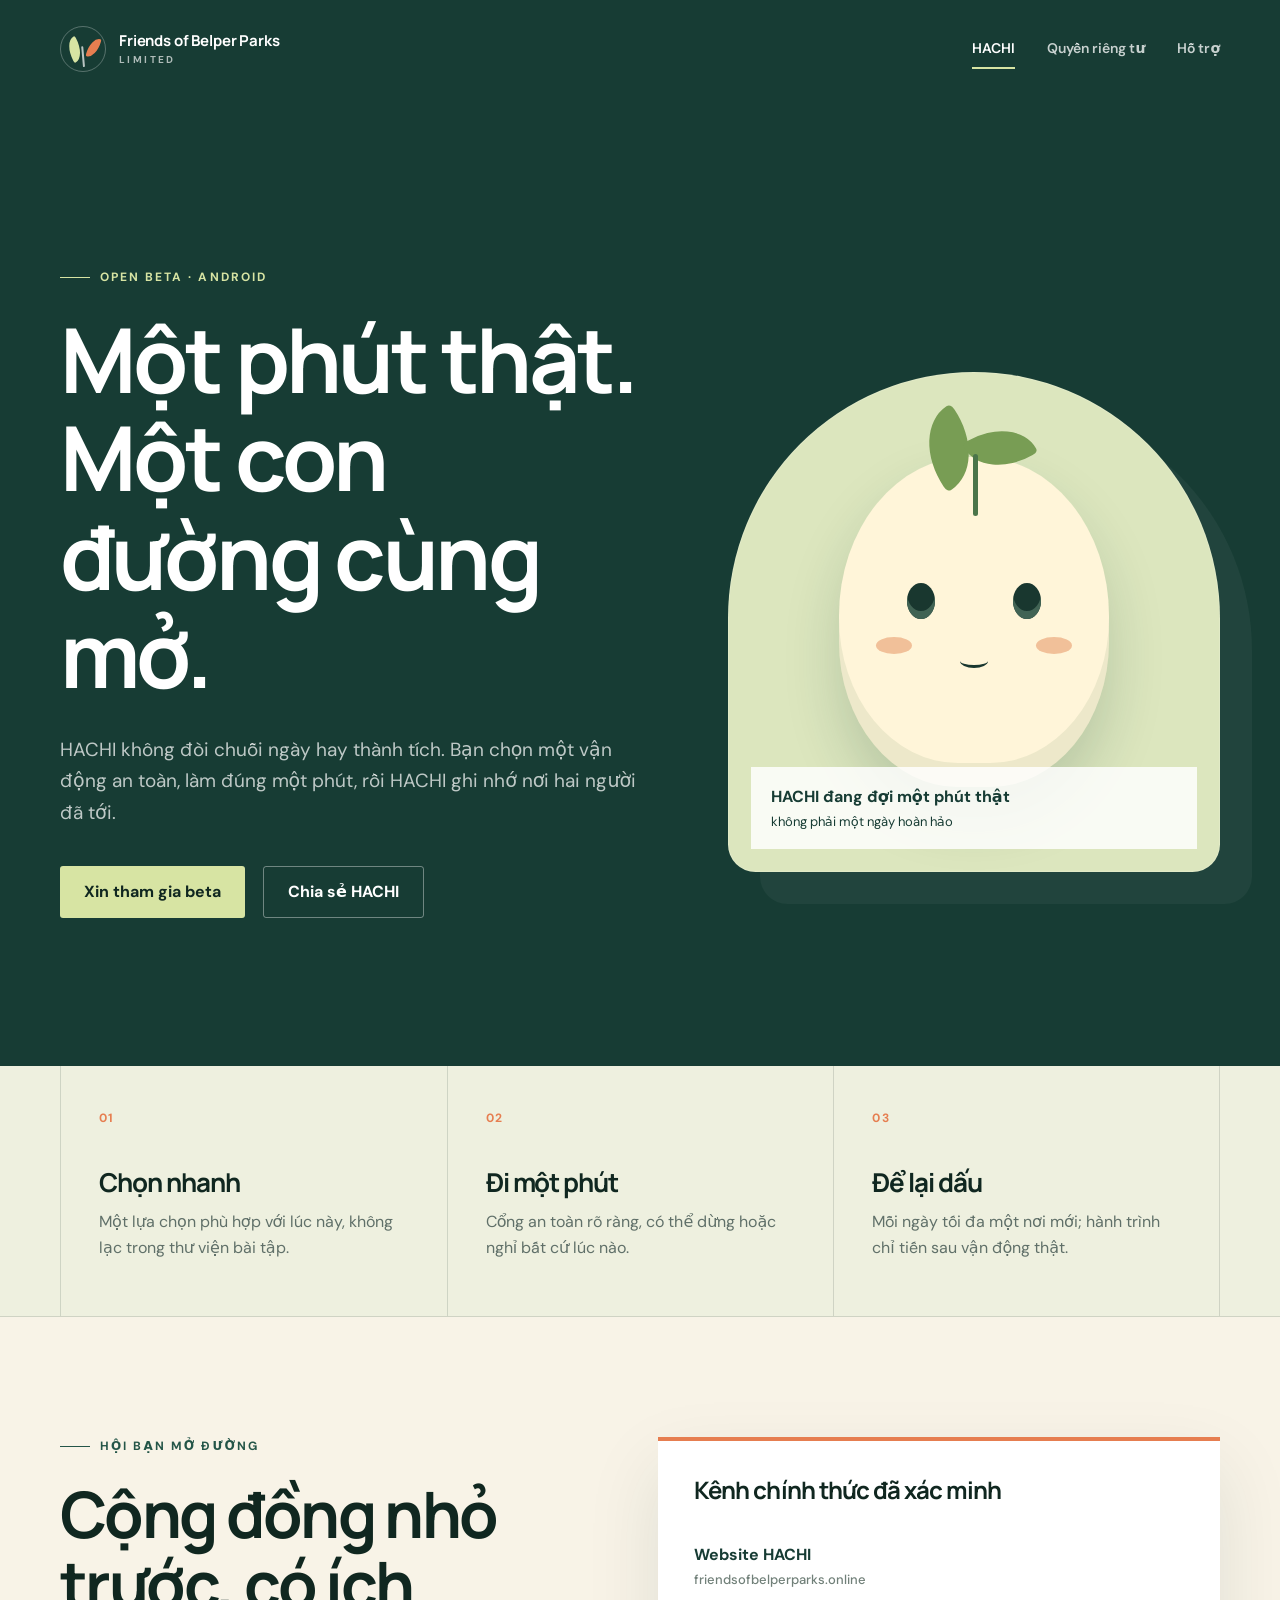
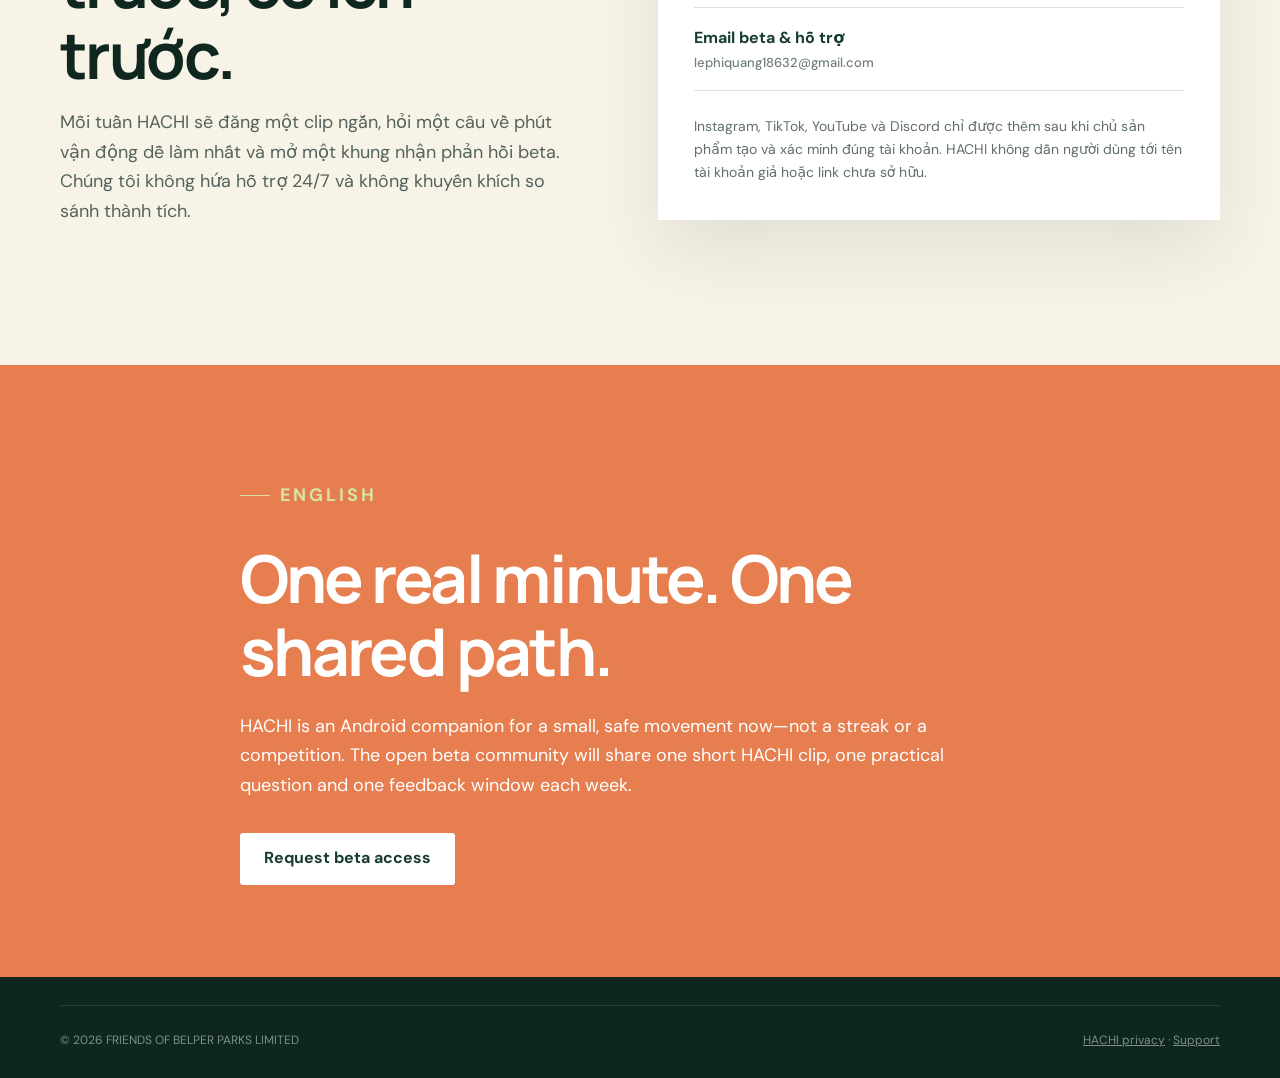
==== hachi/index.html @ 6ed25af2 "Add HACHI community landing page" ====
<!doctype html>
<html lang="vi">
  <head>
    <meta charset="utf-8" />
    <meta name="viewport" content="width=device-width, initial-scale=1" />
    <meta name="theme-color" content="#173c34" />
    <meta
      name="description"
      content="HACHI — một phút vận động thật, một con đường hai người cùng mở. Tham gia vòng beta và cộng đồng HACHI."
    />
    <meta property="og:title" content="Đi một phút cùng HACHI" />
    <meta
      property="og:description"
      content="Không chuỗi ngày, không áp lực. Vận động một phút và mở một dấu mới trên con đường cùng HACHI."
    />
    <meta property="og:type" content="website" />
    <meta property="og:url" content="https://friendsofbelperparks.online/hachi/" />
    <link rel="canonical" href="https://friendsofbelperparks.online/hachi/" />
    <link rel="stylesheet" href="../assets/styles.css" />
    <link rel="stylesheet" href="../assets/hachi.css" />
    <title>HACHI — Đi một phút cùng nhau</title>
  </head>
  <body class="hachi-page">
    <a class="skip-link" href="#main-content">Đi tới nội dung chính</a>
    <header class="site-header inner-header" data-header>
      <div class="shell header-inner">
        <a class="brand" href="../index.html" aria-label="Friends of Belper Parks home">
          <span class="brand-mark" aria-hidden="true"><span></span></span>
          <span class="brand-copy"><strong>Friends of Belper Parks</strong><small>Limited</small></span>
        </a>
        <nav class="site-nav hachi-nav" aria-label="HACHI navigation">
          <a class="active" href="./">HACHI</a>
          <a href="../policy/">Quyền riêng tư</a>
          <a href="../contact.html">Hỗ trợ</a>
        </nav>
      </div>
    </header>

    <main id="main-content">
      <section class="hachi-hero">
        <div class="shell hachi-hero-grid">
          <div>
            <p class="eyebrow"><span></span> Open beta · Android</p>
            <h1>Một phút thật.<br />Một con đường cùng mở.</h1>
            <p class="hachi-lead">
              HACHI không đòi chuỗi ngày hay thành tích. Bạn chọn một vận động an toàn, làm đúng một phút,
              rồi HACHI ghi nhớ nơi hai người đã tới.
            </p>
            <div class="hachi-actions">
              <a
                class="button button-primary"
                href="mailto:lephiquang18632@gmail.com?subject=HACHI%20open%20beta&amp;body=M%C3%ACnh%20mu%E1%BB%91n%20tham%20gia%20v%C3%B2ng%20th%E1%BB%AD%20HACHI."
              >Xin tham gia beta</a>
              <button class="hachi-share" type="button" data-hachi-share>Chia sẻ HACHI</button>
            </div>
            <p class="hachi-share-status" data-hachi-share-status role="status" aria-live="polite"></p>
          </div>

          <div class="hachi-portrait" aria-label="HACHI đang chú ý với một mầm hai lá">
            <div class="hachi-sprout" aria-hidden="true"><i></i><b></b><span></span></div>
            <div class="hachi-body" aria-hidden="true">
              <i class="hachi-eye left"></i><i class="hachi-eye right"></i>
              <span class="hachi-cheek left"></span><span class="hachi-cheek right"></span>
              <b class="hachi-mouth"></b>
            </div>
            <p><strong>HACHI đang đợi một phút thật</strong><span>không phải một ngày hoàn hảo</span></p>
          </div>
        </div>
      </section>

      <section class="hachi-proof">
        <div class="shell hachi-proof-grid">
          <article><strong>01</strong><h2>Chọn nhanh</h2><p>Một lựa chọn phù hợp với lúc này, không lạc trong thư viện bài tập.</p></article>
          <article><strong>02</strong><h2>Đi một phút</h2><p>Cổng an toàn rõ ràng, có thể dừng hoặc nghỉ bất cứ lúc nào.</p></article>
          <article><strong>03</strong><h2>Để lại dấu</h2><p>Mỗi ngày tối đa một nơi mới; hành trình chỉ tiến sau vận động thật.</p></article>
        </div>
      </section>

      <section class="section hachi-community-section">
        <div class="shell hachi-community-grid">
          <div>
            <p class="eyebrow dark"><span></span> Hội bạn mở đường</p>
            <h2>Cộng đồng nhỏ trước, có ích trước.</h2>
            <p>
              Mỗi tuần HACHI sẽ đăng một clip ngắn, hỏi một câu về phút vận động dễ làm nhất và mở một khung
              nhận phản hồi beta. Chúng tôi không hứa hỗ trợ 24/7 và không khuyến khích so sánh thành tích.
            </p>
          </div>
          <div class="hachi-channel-card">
            <h3>Kênh chính thức đã xác minh</h3>
            <a href="./" aria-current="page">Website HACHI <span>friendsofbelperparks.online</span></a>
            <a href="mailto:lephiquang18632@gmail.com">Email beta &amp; hỗ trợ <span>lephiquang18632@gmail.com</span></a>
            <p>
              Instagram, TikTok, YouTube và Discord chỉ được thêm sau khi chủ sản phẩm tạo và xác minh đúng
              tài khoản. HACHI không dẫn người dùng tới tên tài khoản giả hoặc link chưa sở hữu.
            </p>
          </div>
        </div>
      </section>

      <section class="hachi-en" lang="en">
        <div class="shell narrow-shell">
          <p class="eyebrow"><span></span> English</p>
          <h2>One real minute. One shared path.</h2>
          <p>
            HACHI is an Android companion for a small, safe movement now—not a streak or a competition. The
            open beta community will share one short HACHI clip, one practical question and one feedback
            window each week.
          </p>
          <a class="button button-light" href="mailto:lephiquang18632@gmail.com?subject=HACHI%20open%20beta">Request beta access</a>
        </div>
      </section>
    </main>

    <footer class="site-footer compact-footer">
      <div class="shell footer-bottom">
        <p>© <span data-year></span> FRIENDS OF BELPER PARKS LIMITED</p>
        <p><a href="../policy/">HACHI privacy</a> · <a href="../contact.html">Support</a></p>
      </div>
    </footer>
    <script src="../assets/site.js" defer></script>
    <script src="../assets/hachi.js" defer></script>
  </body>
</html>
---- assets/styles.css ----
@import url("https://fonts.googleapis.com/css2?family=DM+Sans:wght@400;500;600;700&family=Manrope:wght@500;600;700;800&display=swap");

:root {
  --ink: #102720;
  --green: #173c34;
  --green-2: #245548;
  --sage: #a8b9a2;
  --lime: #d7e4a3;
  --cream: #f4f0e6;
  --paper: #fbfaf5;
  --orange: #e67e50;
  --line: rgba(16, 39, 32, 0.14);
  --shadow: 0 30px 70px rgba(22, 53, 45, 0.14);
}

* { box-sizing: border-box; }
html { scroll-behavior: smooth; }
body {
  margin: 0;
  color: var(--ink);
  background: var(--paper);
  font-family: "DM Sans", system-ui, -apple-system, BlinkMacSystemFont, "Segoe UI", sans-serif;
  font-size: 16px;
  line-height: 1.65;
  -webkit-font-smoothing: antialiased;
}
a { color: inherit; }
button, input, textarea { font: inherit; }
.shell { width: min(1160px, calc(100% - 48px)); margin: 0 auto; }
.narrow-shell { width: min(800px, calc(100% - 48px)); }
.sr-only { position: absolute; width: 1px; height: 1px; overflow: hidden; clip: rect(0, 0, 0, 0); }
.skip-link { position: fixed; top: 12px; left: 12px; z-index: 999; padding: 10px 16px; background: white; transform: translateY(-150%); }
.skip-link:focus { transform: translateY(0); }

.site-header { position: absolute; inset: 0 0 auto; z-index: 20; color: white; }
.site-header.inner-header { position: relative; background: var(--green); }
.header-inner { min-height: 98px; display: flex; align-items: center; justify-content: space-between; gap: 32px; }
.brand { display: inline-flex; align-items: center; gap: 13px; text-decoration: none; }
.brand-mark { position: relative; width: 46px; height: 46px; display: grid; place-items: center; border: 1px solid rgba(255,255,255,.28); border-radius: 50%; }
.brand-mark::before, .brand-mark::after, .brand-mark span { content: ""; position: absolute; width: 13px; height: 24px; background: var(--lime); border-radius: 90% 10% 90% 10%; transform-origin: bottom right; }
.brand-mark::before { transform: translate(-4px, -4px) rotate(-28deg); }
.brand-mark::after { transform: translate(6px, -2px) scale(.84) rotate(16deg); background: var(--orange); }
.brand-mark span { width: 2px; height: 21px; border-radius: 3px; background: rgba(255,255,255,.7); transform: translate(1px, 7px) rotate(-5deg); }
.brand-copy { display: grid; line-height: 1.05; }
.brand-copy strong { font-family: "Manrope", sans-serif; font-size: 15px; letter-spacing: -.01em; }
.brand-copy small { margin-top: 6px; color: rgba(255,255,255,.66); font-size: 10px; font-weight: 700; letter-spacing: .24em; text-transform: uppercase; }
.site-nav { display: flex; align-items: center; gap: 32px; }
.site-nav a { position: relative; color: rgba(255,255,255,.76); text-decoration: none; font-size: 14px; font-weight: 600; }
.site-nav a:not(.nav-cta)::after { content: ""; position: absolute; right: 0; bottom: -8px; left: 0; height: 2px; background: var(--lime); transform: scaleX(0); transition: transform .2s ease; }
.site-nav a:hover, .site-nav a:focus-visible, .site-nav a.active { color: white; }
.site-nav a:hover::after, .site-nav a:focus-visible::after, .site-nav a.active::after { transform: scaleX(1); }
.site-nav .nav-cta { padding: 12px 18px; border: 1px solid rgba(255,255,255,.35); border-radius: 999px; color: white; }
.site-nav .nav-cta:hover { background: white; color: var(--green); }
.menu-button { display: none; border: 0; background: none; padding: 8px; }
.menu-button > span:not(.sr-only) { display: block; width: 24px; height: 2px; margin: 5px; background: white; }

.hero { position: relative; min-height: 780px; padding: 180px 0 90px; overflow: hidden; color: white; background: var(--green); }
.hero::before { content: ""; position: absolute; width: 520px; height: 520px; left: -290px; top: 300px; border: 1px solid rgba(255,255,255,.08); border-radius: 50%; box-shadow: 0 0 0 70px rgba(255,255,255,.025), 0 0 0 140px rgba(255,255,255,.018); }
.hero-grid { position: relative; display: grid; grid-template-columns: 1.02fr .98fr; align-items: center; gap: 76px; }
.eyebrow { display: flex; align-items: center; gap: 10px; margin: 0 0 22px; color: var(--lime); font-size: 12px; font-weight: 700; letter-spacing: .17em; text-transform: uppercase; }
.eyebrow span { width: 30px; height: 1px; background: currentColor; }
.eyebrow.dark { color: var(--green-2); }
h1, h2, h3 { font-family: "Manrope", sans-serif; line-height: 1.1; letter-spacing: -.04em; }
.hero h1 { max-width: 680px; margin: 0; font-size: clamp(52px, 6vw, 84px); font-weight: 700; }
.hero-intro { max-width: 610px; margin: 30px 0 0; color: rgba(255,255,255,.72); font-size: 19px; line-height: 1.7; }
.hero-actions { display: flex; align-items: center; gap: 30px; margin-top: 42px; }
.button { display: inline-flex; align-items: center; justify-content: center; min-height: 52px; padding: 0 24px; border-radius: 3px; text-decoration: none; font-weight: 700; transition: transform .2s ease, background .2s ease; }
.button:hover { transform: translateY(-2px); }
.button-primary { background: var(--lime); color: var(--ink); }
.button-light { background: white; color: var(--green); }
.text-link { display: inline-flex; gap: 10px; align-items: center; text-decoration: none; color: var(--green); font-weight: 700; }
.hero .text-link, .text-link.light { color: white; }
.text-link span { transition: transform .2s ease; }
.text-link:hover span { transform: translateX(4px); }

.landscape { position: relative; aspect-ratio: .82; overflow: hidden; border: 1px solid rgba(255,255,255,.16); border-radius: 240px 240px 22px 22px; background: #e8d7b8; box-shadow: 34px 34px 0 rgba(255,255,255,.045); }
.landscape::before { content: ""; position: absolute; inset: 0; background: repeating-linear-gradient(105deg, transparent 0 48px, rgba(23,60,52,.045) 49px 50px); }
.sun { position: absolute; width: 112px; height: 112px; top: 17%; right: 15%; border-radius: 50%; background: var(--orange); box-shadow: 0 0 0 18px rgba(230,126,80,.12); }
.hill { position: absolute; border-radius: 50% 50% 0 0; transform: rotate(-8deg); }
.hill-back { width: 115%; height: 48%; left: -20%; bottom: 26%; background: var(--sage); }
.hill-mid { width: 125%; height: 46%; right: -48%; bottom: 18%; background: #638a71; transform: rotate(10deg); }
.hill-front { width: 125%; height: 38%; left: -18%; bottom: -8%; background: var(--green-2); transform: rotate(4deg); }
.tree { position: absolute; z-index: 3; bottom: 20%; width: 14px; height: 150px; background: #25463a; border-radius: 8px; }
.tree i, .tree b { position: absolute; display: block; border-radius: 50%; background: #345f4c; }
.tree i { width: 88px; height: 118px; top: -48px; left: -58px; transform: rotate(-20deg); }
.tree b { width: 75px; height: 103px; top: -65px; right: -54px; background: #4f7659; transform: rotate(18deg); }
.tree-one { left: 22%; height: 172px; transform: scale(1.05); }
.tree-two { left: 48%; bottom: 25%; transform: scale(.72); }
.tree-three { right: 18%; bottom: 18%; transform: scale(.85); }
.landscape-note { position: absolute; z-index: 5; right: 22px; bottom: 22px; left: 22px; margin: 0; padding: 18px 20px; display: flex; align-items: center; justify-content: space-between; gap: 16px; background: rgba(244,240,230,.92); color: var(--ink); backdrop-filter: blur(7px); }
.landscape-note strong { font-family: "Manrope"; font-size: 14px; }
.landscape-note span { color: #52645d; font-size: 12px; }

.trust-strip { background: #eef0df; border-bottom: 1px solid var(--line); }
.trust-grid { display: grid; grid-template-columns: repeat(4, 1fr); }
.trust-grid p { margin: 0; min-height: 110px; padding: 24px 30px; display: grid; align-content: center; border-left: 1px solid var(--line); }
.trust-grid p:last-child { border-right: 1px solid var(--line); }
.trust-grid strong { font-family: "Manrope"; font-size: 19px; }
.trust-grid span { margin-top: 3px; color: #68746f; font-size: 12px; text-transform: uppercase; letter-spacing: .1em; }
.section { padding: 120px 0; }
.two-column-heading { display: grid; grid-template-columns: 1.05fr .95fr; gap: 100px; align-items: end; }
.section-heading h2, .transparency-section h2 { max-width: 620px; margin: 0; font-size: clamp(38px, 5vw, 62px); }
.section-heading > p { margin: 0 0 8px; color: #53635d; font-size: 18px; }
.focus-grid { display: grid; grid-template-columns: repeat(3, 1fr); margin-top: 70px; }
.focus-card { position: relative; min-height: 390px; padding: 40px; border: 1px solid var(--line); background: white; }
.focus-card + .focus-card { border-left: 0; }
.focus-card.featured { background: #eef0df; transform: translateY(-16px); box-shadow: var(--shadow); }
.card-number { position: absolute; top: 28px; right: 30px; color: #91a098; font-size: 12px; letter-spacing: .12em; }
.card-icon { position: relative; width: 80px; height: 80px; margin: 22px 0 66px; border-radius: 50%; background: var(--cream); }
.card-icon::before, .card-icon::after { content: ""; position: absolute; }
.leaf-icon::before { width: 28px; height: 48px; top: 14px; left: 27px; border-radius: 80% 10% 80% 10%; background: var(--green-2); transform: rotate(-18deg); }
.leaf-icon::after { width: 2px; height: 36px; top: 27px; left: 39px; background: var(--lime); transform: rotate(-16deg); }
.path-icon::before { width: 30px; height: 64px; top: 9px; left: 25px; border: solid var(--green-2); border-width: 0 2px; transform: perspective(35px) rotateX(24deg); }
.path-icon::after { width: 6px; height: 6px; top: 37px; left: 37px; border-radius: 50%; background: var(--orange); box-shadow: 0 -22px 0 var(--green-2), 0 22px 0 var(--green-2); }
.rings-icon::before { inset: 15px; border: 2px solid var(--green-2); border-radius: 50%; box-shadow: inset 0 0 0 8px var(--cream), inset 0 0 0 10px var(--sage), inset 0 0 0 18px var(--cream), inset 0 0 0 20px var(--orange); }
.focus-card h3 { margin: 0 0 15px; font-size: 25px; }
.focus-card p { margin: 0; color: #607069; }

.story-section { padding: 0; color: white; background: var(--green); }
.story-grid { width: 100%; max-width: none; display: grid; grid-template-columns: 1fr 1fr; }
.story-panel { position: relative; min-height: 650px; display: flex; align-items: end; overflow: hidden; padding: 76px max(48px, calc((100vw - 1160px) / 2)); background: var(--lime); color: var(--ink); }
.story-panel blockquote { position: relative; z-index: 2; max-width: 510px; margin: 0; font-family: "Manrope"; font-size: clamp(27px, 3vw, 42px); font-weight: 700; line-height: 1.25; letter-spacing: -.035em; }
.story-rings { position: absolute; width: 520px; height: 520px; top: -120px; right: -90px; border: 2px solid rgba(23,60,52,.18); border-radius: 50%; box-shadow: inset 0 0 0 58px var(--lime), inset 0 0 0 60px rgba(23,60,52,.14), inset 0 0 0 120px var(--lime), inset 0 0 0 122px rgba(23,60,52,.12), inset 0 0 0 180px var(--lime), inset 0 0 0 182px rgba(23,60,52,.1); }
.story-copy { padding: 100px max(48px, calc((100vw - 1160px) / 2)) 100px 8vw; }
.story-copy h2 { max-width: 560px; margin: 0 0 30px; font-size: clamp(38px, 4vw, 58px); }
.story-copy p:not(.eyebrow) { max-width: 570px; color: rgba(255,255,255,.7); }
.story-copy .text-link { margin-top: 24px; }

.transparency-section { background: var(--cream); }
.transparency-grid { display: grid; grid-template-columns: .85fr 1.15fr; gap: 100px; align-items: start; }
.section-copy { max-width: 470px; color: #5f6d67; font-size: 18px; }
.details-card { margin: 0; padding: 0; border-top: 2px solid var(--green); }
.details-card > div { display: grid; grid-template-columns: 150px 1fr; gap: 30px; padding: 21px 0; border-bottom: 1px solid var(--line); }
.details-card dt { color: #6d7974; font-size: 13px; }
.details-card dd { margin: 0; font-weight: 600; }
.details-card .details-action { display: block; padding-top: 28px; border: 0; }
.details-action a { text-decoration: none; color: var(--green-2); font-weight: 700; }
.cta-section { padding: 82px 0; color: white; background: var(--orange); }
.cta-inner { display: grid; grid-template-columns: 1fr 1fr auto; align-items: center; gap: 60px; }
.cta-inner h2 { margin: 0; font-size: 46px; }
.cta-inner .eyebrow { margin-bottom: 12px; color: white; }
.cta-inner > p { margin: 0; color: rgba(255,255,255,.85); }

.site-footer { padding: 78px 0 28px; color: white; background: #0e2620; }
.footer-grid { display: grid; grid-template-columns: 1.7fr .7fr 1fr; gap: 70px; padding-bottom: 58px; }
.footer-grid > div:first-child > p { max-width: 360px; margin-top: 24px; color: rgba(255,255,255,.55); }
.footer-grid h2 { margin: 0 0 17px; color: var(--lime); font-size: 12px; letter-spacing: .12em; text-transform: uppercase; }
.footer-grid a:not(.brand) { display: block; margin: 8px 0; color: rgba(255,255,255,.72); text-decoration: none; }
.footer-grid address { color: rgba(255,255,255,.72); font-style: normal; }
.footer-bottom { padding-top: 25px; display: flex; justify-content: space-between; gap: 30px; border-top: 1px solid rgba(255,255,255,.1); color: rgba(255,255,255,.48); font-size: 12px; }
.footer-bottom p { margin: 0; }
.footer-bottom a { color: inherit; }
.compact-footer { padding-top: 28px; }

.page-hero { padding: 100px 0 105px; color: white; background: var(--green); }
.page-hero h1 { margin: 0; font-size: clamp(48px, 7vw, 78px); }
.page-hero p:not(.eyebrow) { max-width: 680px; margin: 28px 0 0; color: rgba(255,255,255,.7); font-size: 19px; }
.small-page-hero { padding-bottom: 85px; }
.content-grid { display: grid; grid-template-columns: 280px 1fr; gap: 100px; align-items: start; }
.content-aside { position: sticky; top: 40px; padding: 34px; border-top: 4px solid var(--orange); background: var(--cream); }
.content-aside p { margin: 20px 0 2px; color: #718079; font-size: 12px; letter-spacing: .1em; text-transform: uppercase; }
.content-aside p:first-child { margin-top: 0; }
.prose { font-size: 18px; }
.prose h2 { margin: 0 0 24px; font-size: 40px; }
.prose p + h2 { margin-top: 72px; }
.prose p { color: #51625b; }
.prose a { color: var(--green-2); font-weight: 700; }
.source-box { margin-top: 54px; padding: 34px; border: 1px solid var(--line); background: white; }
.source-box h3 { margin: 0; font-size: 20px; }
.source-box p { margin: 8px 0 20px; font-size: 15px; }
.source-box a { display: block; margin: 10px 0; text-decoration: none; font-size: 15px; }
.contact-hero { padding-bottom: 90px; }
.contact-section { background: var(--cream); }
.contact-grid { display: grid; grid-template-columns: 1fr 1fr; gap: 30px; }
.contact-card { min-height: 430px; padding: 54px; border: 1px solid var(--line); background: white; }
.main-contact-card { color: white; background: var(--green); }
.main-contact-card .eyebrow { color: var(--lime); }
.contact-card address { margin-top: 40px; font-size: 20px; font-style: normal; line-height: 1.7; }
.contact-card address strong { display: inline-block; margin-bottom: 12px; font-family: "Manrope"; }
.contact-card .muted { margin-top: 34px; color: rgba(255,255,255,.55); font-size: 13px; }
.contact-card h2 { margin: 0 0 22px; font-size: 34px; }
.contact-card > p { color: #5d6c66; }
.contact-card hr { margin: 40px 0 26px; border: 0; border-top: 1px solid var(--line); }
.mini-details { margin: 0; }
.mini-details > div { display: flex; justify-content: space-between; gap: 30px; padding: 10px 0; }
.mini-details dt { color: #78847f; }
.mini-details dd { margin: 0; font-weight: 700; text-align: right; }
.last-updated { font-size: 13px; text-transform: uppercase; letter-spacing: .1em; }
.legal-prose h2 { margin-top: 54px; font-size: 30px; }

@media (max-width: 900px) {
  .site-nav { position: absolute; top: 82px; right: 24px; left: 24px; display: none; align-items: stretch; padding: 20px; border: 1px solid rgba(255,255,255,.14); background: #102f28; box-shadow: var(--shadow); }
  .site-nav.open { display: grid; }
  .site-nav a { padding: 10px 4px; }
  .site-nav .nav-cta { text-align: center; margin-top: 6px; }
  .menu-button { display: block; }
  .hero { min-height: auto; }
  .hero-grid, .two-column-heading, .transparency-grid, .content-grid { grid-template-columns: 1fr; gap: 55px; }
  .landscape { width: min(540px, 90%); margin: 0 auto; }
  .trust-grid { grid-template-columns: 1fr 1fr; }
  .trust-grid p:nth-child(3) { border-top: 1px solid var(--line); }
  .trust-grid p:nth-child(4) { border-top: 1px solid var(--line); }
  .focus-grid { grid-template-columns: 1fr; gap: 18px; }
  .focus-card + .focus-card { border-left: 1px solid var(--line); }
  .focus-card.featured { transform: none; }
  .story-grid { grid-template-columns: 1fr; }
  .story-panel { min-height: 500px; }
  .story-copy { padding: 90px 48px; }
  .cta-inner { grid-template-columns: 1fr; gap: 26px; }
  .cta-inner .button { justify-self: start; }
  .footer-grid { grid-template-columns: 1fr 1fr; }
  .footer-grid > div:first-child { grid-column: 1 / -1; }
  .content-aside { position: static; display: grid; grid-template-columns: repeat(3, 1fr); gap: 12px; }
  .content-aside p { margin: 0; }
  .content-aside strong { margin-bottom: 16px; }
  .contact-grid { grid-template-columns: 1fr; }
}

@media (max-width: 600px) {
  .shell, .narrow-shell { width: min(100% - 32px, 1160px); }
  .header-inner { min-height: 82px; }
  .brand-mark { width: 40px; height: 40px; }
  .hero { padding: 138px 0 64px; }
  .hero h1 { font-size: 48px; }
  .hero-intro { font-size: 17px; }
  .hero-actions { align-items: flex-start; flex-direction: column; }
  .landscape { width: 100%; border-radius: 180px 180px 16px 16px; }
  .landscape-note { align-items: flex-start; flex-direction: column; gap: 2px; }
  .trust-grid { grid-template-columns: 1fr; }
  .trust-grid p { min-height: 88px; border: 0; border-bottom: 1px solid var(--line); }
  .section { padding: 82px 0; }
  .section-heading h2, .transparency-section h2 { font-size: 40px; }
  .focus-card { min-height: 350px; padding: 30px; }
  .story-panel { min-height: 420px; padding: 48px 24px; }
  .story-copy { padding: 72px 24px; }
  .details-card > div { grid-template-columns: 1fr; gap: 4px; }
  .footer-grid { grid-template-columns: 1fr; gap: 38px; }
  .footer-grid > div:first-child { grid-column: auto; }
  .footer-bottom { flex-direction: column; gap: 8px; }
  .page-hero { padding: 76px 0; }
  .page-hero h1 { font-size: 46px; }
  .content-aside { grid-template-columns: 1fr; }
  .contact-card { min-height: 0; padding: 34px 26px; }
}

@media (prefers-reduced-motion: reduce) {
  html { scroll-behavior: auto; }
  *, *::before, *::after { transition: none !important; }
}
---- assets/hachi.css ----
.hachi-page { background: #f8f3e7; }
.hachi-nav { display: flex; }
.hachi-hero { min-height: 720px; padding: 170px 0 90px; overflow: hidden; color: white; background: #173c34; }
.hachi-hero-grid { display: grid; grid-template-columns: 1.08fr .92fr; align-items: center; gap: 90px; }
.hachi-hero h1 { max-width: 760px; margin: 0; font-size: clamp(54px, 7vw, 92px); }
.hachi-lead { max-width: 650px; margin: 30px 0 0; color: rgba(255,255,255,.72); font-size: 19px; }
.hachi-actions { display: flex; flex-wrap: wrap; align-items: center; gap: 18px; margin-top: 38px; }
.hachi-share { min-height: 52px; padding: 0 24px; border: 1px solid rgba(255,255,255,.38); border-radius: 3px; color: white; background: transparent; font-weight: 700; cursor: pointer; }
.hachi-share:hover, .hachi-share:focus-visible { color: #173c34; background: white; }
.hachi-share-status { min-height: 26px; color: #d7e4a3; }
.hachi-portrait { position: relative; min-height: 500px; display: grid; place-items: center; border: 1px solid rgba(255,255,255,.14); border-radius: 250px 250px 28px 28px; background: #dce6be; box-shadow: 32px 32px 0 rgba(255,255,255,.045); }
.hachi-body { position: relative; width: 270px; height: 330px; border-radius: 48% 48% 44% 44%; background: #fff5d9; box-shadow: inset 0 -24px 0 rgba(105,141,93,.12), 0 30px 55px rgba(23,60,52,.18); }
.hachi-eye { position: absolute; top: 126px; width: 28px; height: 36px; border-radius: 50%; background: #19372f; box-shadow: inset 0 -8px 0 #416354; }
.hachi-eye.left { left: 68px; }.hachi-eye.right { right: 68px; }
.hachi-cheek { position: absolute; top: 180px; width: 36px; height: 17px; border-radius: 50%; background: #edaf83; opacity: .74; }
.hachi-cheek.left { left: 37px; }.hachi-cheek.right { right: 37px; }
.hachi-mouth { position: absolute; top: 197px; left: 50%; width: 28px; height: 14px; border-bottom: 3px solid #19372f; border-radius: 0 0 50% 50%; transform: translateX(-50%); }
.hachi-sprout { position: absolute; z-index: 2; top: 39px; left: 50%; width: 120px; height: 90px; transform: translateX(-50%); }
.hachi-sprout i, .hachi-sprout b { position: absolute; top: 0; width: 52px; height: 72px; border-radius: 90% 8% 90% 8%; background: #789d54; }
.hachi-sprout i { left: 9px; transform: rotate(-34deg); }.hachi-sprout b { right: 8px; transform: scale(.86) rotate(60deg); }
.hachi-sprout span { position: absolute; left: 59px; top: 42px; width: 5px; height: 62px; border-radius: 8px; background: #4b754a; }
.hachi-portrait > p { position: absolute; right: 22px; bottom: 22px; left: 22px; margin: 0; padding: 17px 20px; display: grid; color: #173c34; background: rgba(255,255,255,.84); }
.hachi-portrait > p span { font-size: 13px; }
.hachi-proof { border-bottom: 1px solid rgba(16,39,32,.14); background: #eef0df; }
.hachi-proof-grid { display: grid; grid-template-columns: repeat(3, 1fr); }
.hachi-proof article { min-height: 250px; padding: 38px; border-left: 1px solid rgba(16,39,32,.14); }
.hachi-proof article:last-child { border-right: 1px solid rgba(16,39,32,.14); }
.hachi-proof strong { color: #e67e50; font-size: 12px; letter-spacing: .12em; }
.hachi-proof h2 { margin: 38px 0 12px; font-size: 26px; }.hachi-proof p { margin: 0; color: #607069; }
.hachi-community-section { background: #f8f3e7; }
.hachi-community-grid { display: grid; grid-template-columns: .95fr 1.05fr; gap: 90px; align-items: start; }
.hachi-community-grid h2 { margin: 0; font-size: clamp(40px, 5vw, 64px); }
.hachi-community-grid > div:first-child > p:last-child { color: #53635d; font-size: 18px; }
.hachi-channel-card { padding: 36px; border-top: 4px solid #e67e50; background: white; box-shadow: 0 30px 70px rgba(22,53,45,.1); }
.hachi-channel-card h3 { margin: 0 0 22px; font-size: 24px; }
.hachi-channel-card a { display: grid; padding: 17px 0; border-bottom: 1px solid rgba(16,39,32,.14); color: #173c34; text-decoration: none; font-weight: 700; }
.hachi-channel-card a span { color: #718079; font-size: 13px; font-weight: 500; }
.hachi-channel-card p { margin: 24px 0 0; color: #607069; font-size: 14px; }
.hachi-en { padding: 92px 0; color: white; background: #e67e50; }
.hachi-en h2 { margin: 0; font-size: clamp(40px, 6vw, 66px); }.hachi-en p { max-width: 720px; margin: 24px 0 32px; font-size: 18px; }
@media (max-width: 900px) {
  .hachi-hero-grid, .hachi-community-grid { grid-template-columns: 1fr; }
  .hachi-portrait { width: min(520px, 100%); margin: 0 auto; }
}
@media (max-width: 600px) {
  .hachi-nav { display: none; }
  .hachi-hero { padding: 125px 0 68px; }
  .hachi-hero h1 { font-size: 48px; }
  .hachi-portrait { min-height: 430px; }
  .hachi-body { width: 220px; height: 280px; }
  .hachi-eye { top: 105px; }.hachi-eye.left { left: 55px; }.hachi-eye.right { right: 55px; }
  .hachi-cheek { top: 157px; }.hachi-mouth { top: 174px; }
  .hachi-proof-grid { grid-template-columns: 1fr; }
  .hachi-proof article { min-height: 0; border-right: 0; border-bottom: 1px solid rgba(16,39,32,.14); }
  .hachi-proof h2 { margin-top: 20px; }
  .hachi-community-section { padding: 72px 0; }
  .hachi-channel-card { padding: 26px; }
}
@media (prefers-reduced-motion: reduce) {
  .hachi-share { transition: none; }
}
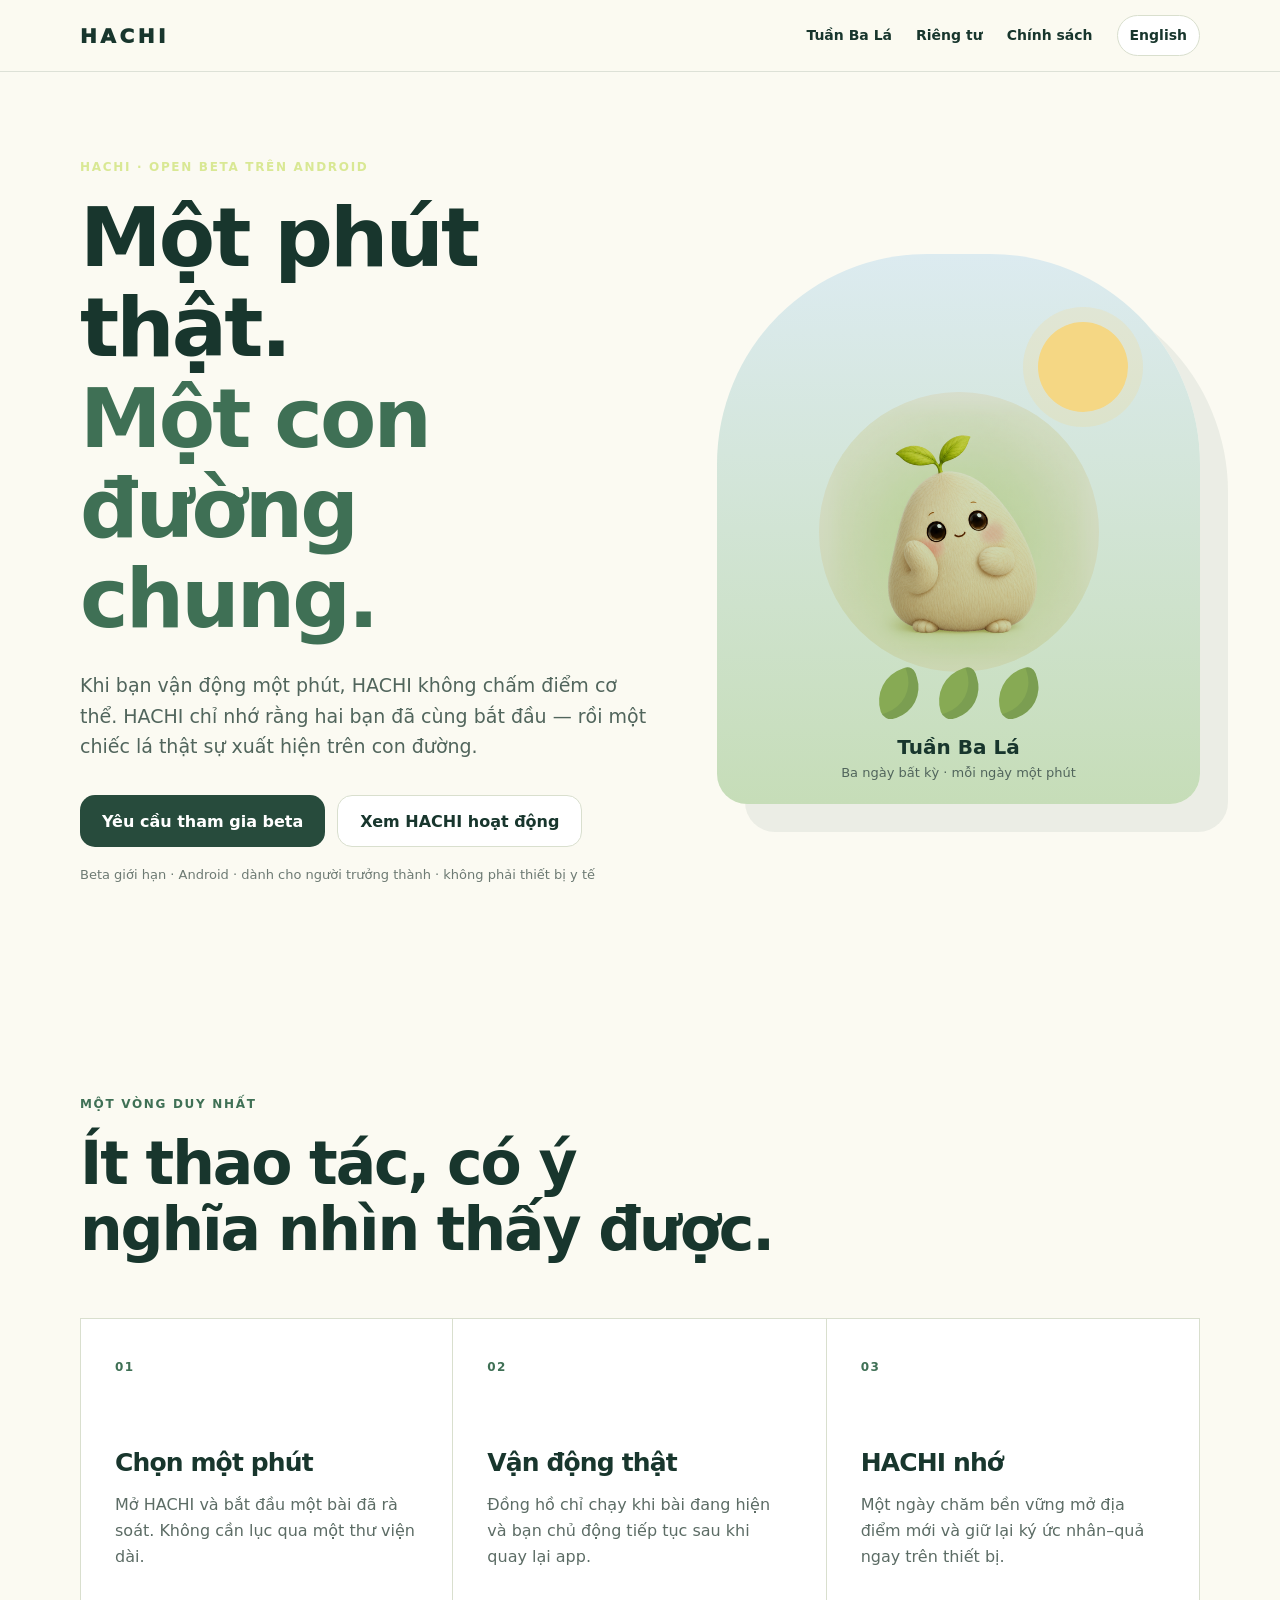
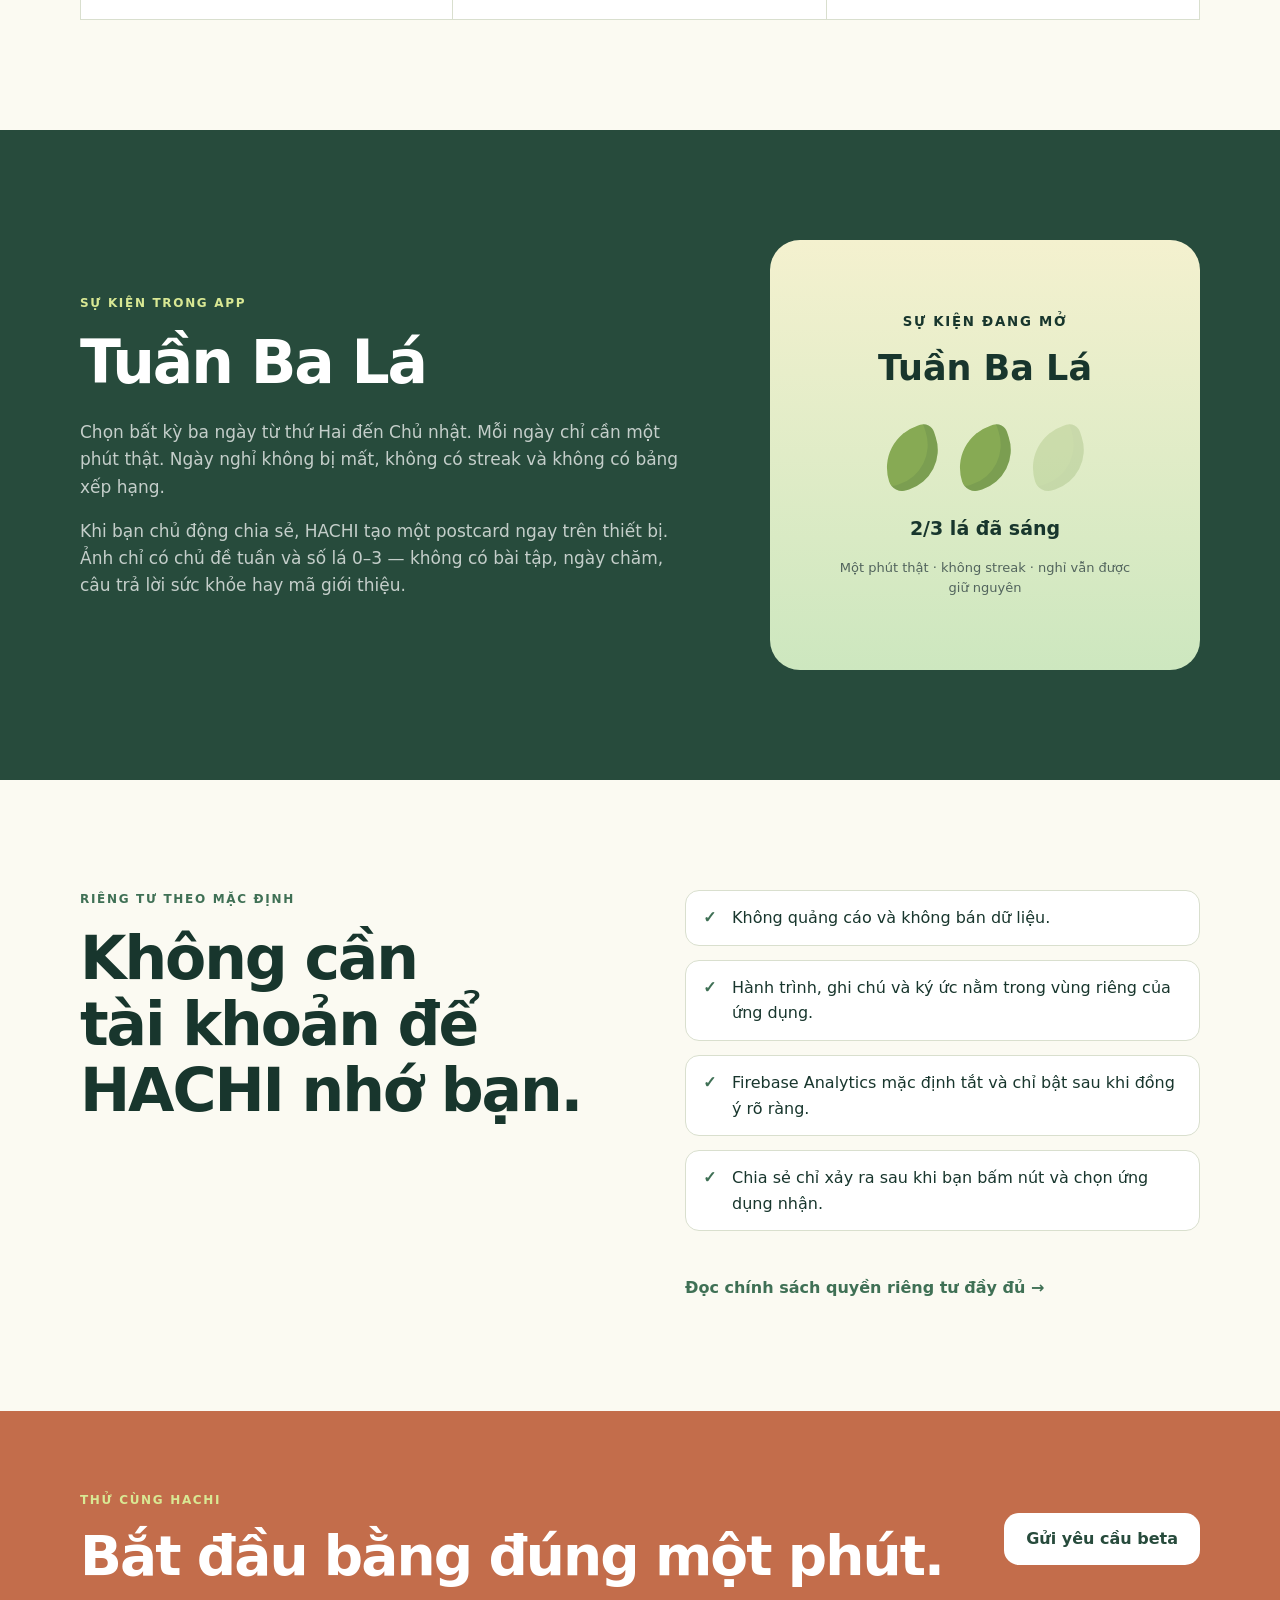
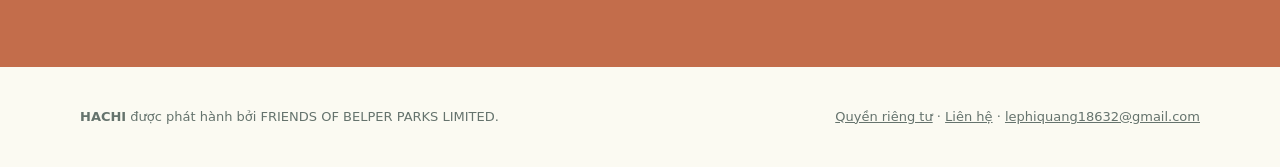
==== commit 53f687ff: "deploy HACHI beta landing and sharing policy" ====
--- a/hachi/index.html
+++ b/hachi/index.html
@@ -3,122 +3,103 @@
   <head>
     <meta charset="utf-8" />
     <meta name="viewport" content="width=device-width, initial-scale=1" />
-    <meta name="theme-color" content="#173c34" />
-    <meta
-      name="description"
-      content="HACHI — một phút vận động thật, một con đường hai người cùng mở. Tham gia vòng beta và cộng đồng HACHI."
-    />
-    <meta property="og:title" content="Đi một phút cùng HACHI" />
-    <meta
-      property="og:description"
-      content="Không chuỗi ngày, không áp lực. Vận động một phút và mở một dấu mới trên con đường cùng HACHI."
-    />
+    <meta name="theme-color" content="#274b3c" />
+    <meta name="description" content="HACHI là người bạn đồng hành riêng tư: một phút vận động thật, một con đường chung và Tuần Ba Lá không streak." />
+    <meta property="og:title" content="HACHI · Một phút thật, một con đường chung" />
+    <meta property="og:description" content="Chọn một phút an toàn. HACHI nhớ điều hai bạn đã làm và mở con đường chung — không streak, không quảng cáo." />
     <meta property="og:type" content="website" />
     <meta property="og:url" content="https://friendsofbelperparks.online/hachi/" />
     <link rel="canonical" href="https://friendsofbelperparks.online/hachi/" />
-    <link rel="stylesheet" href="../assets/styles.css" />
+    <link rel="alternate" hreflang="vi" href="https://friendsofbelperparks.online/hachi/" />
+    <link rel="alternate" hreflang="en" href="https://friendsofbelperparks.online/hachi/en/" />
     <link rel="stylesheet" href="../assets/hachi.css" />
-    <title>HACHI — Đi một phút cùng nhau</title>
+    <title>HACHI · Một phút thật, một con đường chung</title>
   </head>
-  <body class="hachi-page">
+  <body>
     <a class="skip-link" href="#main-content">Đi tới nội dung chính</a>
-    <header class="site-header inner-header" data-header>
-      <div class="shell header-inner">
-        <a class="brand" href="../index.html" aria-label="Friends of Belper Parks home">
-          <span class="brand-mark" aria-hidden="true"><span></span></span>
-          <span class="brand-copy"><strong>Friends of Belper Parks</strong><small>Limited</small></span>
-        </a>
-        <nav class="site-nav hachi-nav" aria-label="HACHI navigation">
-          <a class="active" href="./">HACHI</a>
-          <a href="../policy/">Quyền riêng tư</a>
-          <a href="../contact.html">Hỗ trợ</a>
-        </nav>
-      </div>
+    <header class="topbar">
+      <a class="wordmark" href="./">HACHI</a>
+      <nav aria-label="Điều hướng chính">
+        <a href="#event">Tuần Ba Lá</a>
+        <a href="#privacy">Riêng tư</a>
+        <a href="../policy/">Chính sách</a>
+        <a class="language" href="./en/" lang="en" hreflang="en">English</a>
+      </nav>
     </header>
 
     <main id="main-content">
-      <section class="hachi-hero">
-        <div class="shell hachi-hero-grid">
+      <section class="hero shell">
+        <div class="hero-copy">
+          <p class="eyebrow">HACHI · open beta trên Android</p>
+          <h1>Một phút thật.<br /><span>Một con đường chung.</span></h1>
+          <p class="intro">Khi bạn vận động một phút, HACHI không chấm điểm cơ thể. HACHI chỉ nhớ rằng hai bạn đã cùng bắt đầu — rồi một chiếc lá thật sự xuất hiện trên con đường.</p>
+          <div class="actions">
+            <a class="button primary" href="mailto:lephiquang18632@gmail.com?subject=HACHI%20open%20beta">Yêu cầu tham gia beta</a>
+            <a class="button secondary" href="#how">Xem HACHI hoạt động</a>
+          </div>
+          <p class="availability">Beta giới hạn · Android · dành cho người trưởng thành · không phải thiết bị y tế</p>
+        </div>
+        <div class="hachi-card" aria-label="HACHI bên ba chiếc lá">
+          <div class="moon"></div>
+          <img class="hachi" src="../assets/hachi-notice.png" width="512" height="512" alt="" />
+          <div class="leaf-row" aria-label="Ba chiếc lá của thử thách"><i></i><i></i><i></i></div>
+          <p><strong>Tuần Ba Lá</strong><span>Ba ngày bất kỳ · mỗi ngày một phút</span></p>
+        </div>
+      </section>
+
+      <section id="how" class="section shell">
+        <p class="eyebrow dark">Một vòng duy nhất</p>
+        <h2>Ít thao tác, có ý nghĩa nhìn thấy được.</h2>
+        <div class="steps">
+          <article><span>01</span><h3>Chọn một phút</h3><p>Mở HACHI và bắt đầu một bài đã rà soát. Không cần lục qua một thư viện dài.</p></article>
+          <article><span>02</span><h3>Vận động thật</h3><p>Đồng hồ chỉ chạy khi bài đang hiện và bạn chủ động tiếp tục sau khi quay lại app.</p></article>
+          <article><span>03</span><h3>HACHI nhớ</h3><p>Một ngày chăm bền vững mở địa điểm mới và giữ lại ký ức nhân–quả ngay trên thiết bị.</p></article>
+        </div>
+      </section>
+
+      <section id="event" class="event-section">
+        <div class="shell event-grid">
           <div>
-            <p class="eyebrow"><span></span> Open beta · Android</p>
-            <h1>Một phút thật.<br />Một con đường cùng mở.</h1>
-            <p class="hachi-lead">
-              HACHI không đòi chuỗi ngày hay thành tích. Bạn chọn một vận động an toàn, làm đúng một phút,
-              rồi HACHI ghi nhớ nơi hai người đã tới.
-            </p>
-            <div class="hachi-actions">
-              <a
-                class="button button-primary"
-                href="mailto:lephiquang18632@gmail.com?subject=HACHI%20open%20beta&amp;body=M%C3%ACnh%20mu%E1%BB%91n%20tham%20gia%20v%C3%B2ng%20th%E1%BB%AD%20HACHI."
-              >Xin tham gia beta</a>
-              <button class="hachi-share" type="button" data-hachi-share>Chia sẻ HACHI</button>
-            </div>
-            <p class="hachi-share-status" data-hachi-share-status role="status" aria-live="polite"></p>
+            <p class="eyebrow">Sự kiện trong app</p>
+            <h2>Tuần Ba Lá</h2>
+            <p>Chọn bất kỳ ba ngày từ thứ Hai đến Chủ nhật. Mỗi ngày chỉ cần một phút thật. Ngày nghỉ không bị mất, không có streak và không có bảng xếp hạng.</p>
+            <p>Khi bạn chủ động chia sẻ, HACHI tạo một postcard ngay trên thiết bị. Ảnh chỉ có chủ đề tuần và số lá 0–3 — không có bài tập, ngày chăm, câu trả lời sức khỏe hay mã giới thiệu.</p>
           </div>
-
-          <div class="hachi-portrait" aria-label="HACHI đang chú ý với một mầm hai lá">
-            <div class="hachi-sprout" aria-hidden="true"><i></i><b></b><span></span></div>
-            <div class="hachi-body" aria-hidden="true">
-              <i class="hachi-eye left"></i><i class="hachi-eye right"></i>
-              <span class="hachi-cheek left"></span><span class="hachi-cheek right"></span>
-              <b class="hachi-mouth"></b>
-            </div>
-            <p><strong>HACHI đang đợi một phút thật</strong><span>không phải một ngày hoàn hảo</span></p>
+          <div class="event-card" aria-label="Minh họa postcard Tuần Ba Lá">
+            <small>SỰ KIỆN ĐANG MỞ</small>
+            <strong>Tuần Ba Lá</strong>
+            <div class="leaf-row large"><i></i><i></i><i class="soft"></i></div>
+            <b>2/3 lá đã sáng</b>
+            <span>Một phút thật · không streak · nghỉ vẫn được giữ nguyên</span>
           </div>
         </div>
       </section>
 
-      <section class="hachi-proof">
-        <div class="shell hachi-proof-grid">
-          <article><strong>01</strong><h2>Chọn nhanh</h2><p>Một lựa chọn phù hợp với lúc này, không lạc trong thư viện bài tập.</p></article>
-          <article><strong>02</strong><h2>Đi một phút</h2><p>Cổng an toàn rõ ràng, có thể dừng hoặc nghỉ bất cứ lúc nào.</p></article>
-          <article><strong>03</strong><h2>Để lại dấu</h2><p>Mỗi ngày tối đa một nơi mới; hành trình chỉ tiến sau vận động thật.</p></article>
+      <section id="privacy" class="section shell privacy-grid">
+        <div>
+          <p class="eyebrow dark">Riêng tư theo mặc định</p>
+          <h2>Không cần tài khoản để HACHI nhớ bạn.</h2>
         </div>
+        <ul>
+          <li>Không quảng cáo và không bán dữ liệu.</li>
+          <li>Hành trình, ghi chú và ký ức nằm trong vùng riêng của ứng dụng.</li>
+          <li>Firebase Analytics mặc định tắt và chỉ bật sau khi đồng ý rõ ràng.</li>
+          <li>Chia sẻ chỉ xảy ra sau khi bạn bấm nút và chọn ứng dụng nhận.</li>
+        </ul>
+        <a class="text-link" href="../policy/">Đọc chính sách quyền riêng tư đầy đủ →</a>
       </section>
 
-      <section class="section hachi-community-section">
-        <div class="shell hachi-community-grid">
-          <div>
-            <p class="eyebrow dark"><span></span> Hội bạn mở đường</p>
-            <h2>Cộng đồng nhỏ trước, có ích trước.</h2>
-            <p>
-              Mỗi tuần HACHI sẽ đăng một clip ngắn, hỏi một câu về phút vận động dễ làm nhất và mở một khung
-              nhận phản hồi beta. Chúng tôi không hứa hỗ trợ 24/7 và không khuyến khích so sánh thành tích.
-            </p>
-          </div>
-          <div class="hachi-channel-card">
-            <h3>Kênh chính thức đã xác minh</h3>
-            <a href="./" aria-current="page">Website HACHI <span>friendsofbelperparks.online</span></a>
-            <a href="mailto:lephiquang18632@gmail.com">Email beta &amp; hỗ trợ <span>lephiquang18632@gmail.com</span></a>
-            <p>
-              Instagram, TikTok, YouTube và Discord chỉ được thêm sau khi chủ sản phẩm tạo và xác minh đúng
-              tài khoản. HACHI không dẫn người dùng tới tên tài khoản giả hoặc link chưa sở hữu.
-            </p>
-          </div>
-        </div>
-      </section>
-
-      <section class="hachi-en" lang="en">
-        <div class="shell narrow-shell">
-          <p class="eyebrow"><span></span> English</p>
-          <h2>One real minute. One shared path.</h2>
-          <p>
-            HACHI is an Android companion for a small, safe movement now—not a streak or a competition. The
-            open beta community will share one short HACHI clip, one practical question and one feedback
-            window each week.
-          </p>
-          <a class="button button-light" href="mailto:lephiquang18632@gmail.com?subject=HACHI%20open%20beta">Request beta access</a>
+      <section class="closing">
+        <div class="shell closing-inner">
+          <div><p class="eyebrow">Thử cùng HACHI</p><h2>Bắt đầu bằng đúng một phút.</h2></div>
+          <a class="button light" href="mailto:lephiquang18632@gmail.com?subject=HACHI%20open%20beta">Gửi yêu cầu beta</a>
         </div>
       </section>
     </main>
 
-    <footer class="site-footer compact-footer">
-      <div class="shell footer-bottom">
-        <p>© <span data-year></span> FRIENDS OF BELPER PARKS LIMITED</p>
-        <p><a href="../policy/">HACHI privacy</a> · <a href="../contact.html">Support</a></p>
-      </div>
+    <footer class="footer shell">
+      <p><strong>HACHI</strong> được phát hành bởi FRIENDS OF BELPER PARKS LIMITED.</p>
+      <p><a href="../policy/">Quyền riêng tư</a> · <a href="../contact.html">Liên hệ</a> · <a href="mailto:lephiquang18632@gmail.com">lephiquang18632@gmail.com</a></p>
     </footer>
-    <script src="../assets/site.js" defer></script>
-    <script src="../assets/hachi.js" defer></script>
   </body>
 </html>
--- a/assets/hachi.css
+++ b/assets/hachi.css
@@ -1,61 +1,65 @@
-.hachi-page { background: #f8f3e7; }
-.hachi-nav { display: flex; }
-.hachi-hero { min-height: 720px; padding: 170px 0 90px; overflow: hidden; color: white; background: #173c34; }
-.hachi-hero-grid { display: grid; grid-template-columns: 1.08fr .92fr; align-items: center; gap: 90px; }
-.hachi-hero h1 { max-width: 760px; margin: 0; font-size: clamp(54px, 7vw, 92px); }
-.hachi-lead { max-width: 650px; margin: 30px 0 0; color: rgba(255,255,255,.72); font-size: 19px; }
-.hachi-actions { display: flex; flex-wrap: wrap; align-items: center; gap: 18px; margin-top: 38px; }
-.hachi-share { min-height: 52px; padding: 0 24px; border: 1px solid rgba(255,255,255,.38); border-radius: 3px; color: white; background: transparent; font-weight: 700; cursor: pointer; }
-.hachi-share:hover, .hachi-share:focus-visible { color: #173c34; background: white; }
-.hachi-share-status { min-height: 26px; color: #d7e4a3; }
-.hachi-portrait { position: relative; min-height: 500px; display: grid; place-items: center; border: 1px solid rgba(255,255,255,.14); border-radius: 250px 250px 28px 28px; background: #dce6be; box-shadow: 32px 32px 0 rgba(255,255,255,.045); }
-.hachi-body { position: relative; width: 270px; height: 330px; border-radius: 48% 48% 44% 44%; background: #fff5d9; box-shadow: inset 0 -24px 0 rgba(105,141,93,.12), 0 30px 55px rgba(23,60,52,.18); }
-.hachi-eye { position: absolute; top: 126px; width: 28px; height: 36px; border-radius: 50%; background: #19372f; box-shadow: inset 0 -8px 0 #416354; }
-.hachi-eye.left { left: 68px; }.hachi-eye.right { right: 68px; }
-.hachi-cheek { position: absolute; top: 180px; width: 36px; height: 17px; border-radius: 50%; background: #edaf83; opacity: .74; }
-.hachi-cheek.left { left: 37px; }.hachi-cheek.right { right: 37px; }
-.hachi-mouth { position: absolute; top: 197px; left: 50%; width: 28px; height: 14px; border-bottom: 3px solid #19372f; border-radius: 0 0 50% 50%; transform: translateX(-50%); }
-.hachi-sprout { position: absolute; z-index: 2; top: 39px; left: 50%; width: 120px; height: 90px; transform: translateX(-50%); }
-.hachi-sprout i, .hachi-sprout b { position: absolute; top: 0; width: 52px; height: 72px; border-radius: 90% 8% 90% 8%; background: #789d54; }
-.hachi-sprout i { left: 9px; transform: rotate(-34deg); }.hachi-sprout b { right: 8px; transform: scale(.86) rotate(60deg); }
-.hachi-sprout span { position: absolute; left: 59px; top: 42px; width: 5px; height: 62px; border-radius: 8px; background: #4b754a; }
-.hachi-portrait > p { position: absolute; right: 22px; bottom: 22px; left: 22px; margin: 0; padding: 17px 20px; display: grid; color: #173c34; background: rgba(255,255,255,.84); }
-.hachi-portrait > p span { font-size: 13px; }
-.hachi-proof { border-bottom: 1px solid rgba(16,39,32,.14); background: #eef0df; }
-.hachi-proof-grid { display: grid; grid-template-columns: repeat(3, 1fr); }
-.hachi-proof article { min-height: 250px; padding: 38px; border-left: 1px solid rgba(16,39,32,.14); }
-.hachi-proof article:last-child { border-right: 1px solid rgba(16,39,32,.14); }
-.hachi-proof strong { color: #e67e50; font-size: 12px; letter-spacing: .12em; }
-.hachi-proof h2 { margin: 38px 0 12px; font-size: 26px; }.hachi-proof p { margin: 0; color: #607069; }
-.hachi-community-section { background: #f8f3e7; }
-.hachi-community-grid { display: grid; grid-template-columns: .95fr 1.05fr; gap: 90px; align-items: start; }
-.hachi-community-grid h2 { margin: 0; font-size: clamp(40px, 5vw, 64px); }
-.hachi-community-grid > div:first-child > p:last-child { color: #53635d; font-size: 18px; }
-.hachi-channel-card { padding: 36px; border-top: 4px solid #e67e50; background: white; box-shadow: 0 30px 70px rgba(22,53,45,.1); }
-.hachi-channel-card h3 { margin: 0 0 22px; font-size: 24px; }
-.hachi-channel-card a { display: grid; padding: 17px 0; border-bottom: 1px solid rgba(16,39,32,.14); color: #173c34; text-decoration: none; font-weight: 700; }
-.hachi-channel-card a span { color: #718079; font-size: 13px; font-weight: 500; }
-.hachi-channel-card p { margin: 24px 0 0; color: #607069; font-size: 14px; }
-.hachi-en { padding: 92px 0; color: white; background: #e67e50; }
-.hachi-en h2 { margin: 0; font-size: clamp(40px, 6vw, 66px); }.hachi-en p { max-width: 720px; margin: 24px 0 32px; font-size: 18px; }
-@media (max-width: 900px) {
-  .hachi-hero-grid, .hachi-community-grid { grid-template-columns: 1fr; }
-  .hachi-portrait { width: min(520px, 100%); margin: 0 auto; }
-}
-@media (max-width: 600px) {
-  .hachi-nav { display: none; }
-  .hachi-hero { padding: 125px 0 68px; }
-  .hachi-hero h1 { font-size: 48px; }
-  .hachi-portrait { min-height: 430px; }
-  .hachi-body { width: 220px; height: 280px; }
-  .hachi-eye { top: 105px; }.hachi-eye.left { left: 55px; }.hachi-eye.right { right: 55px; }
-  .hachi-cheek { top: 157px; }.hachi-mouth { top: 174px; }
-  .hachi-proof-grid { grid-template-columns: 1fr; }
-  .hachi-proof article { min-height: 0; border-right: 0; border-bottom: 1px solid rgba(16,39,32,.14); }
-  .hachi-proof h2 { margin-top: 20px; }
-  .hachi-community-section { padding: 72px 0; }
-  .hachi-channel-card { padding: 26px; }
-}
-@media (prefers-reduced-motion: reduce) {
-  .hachi-share { transition: none; }
-}
+:root { color-scheme: light; --ink:#18362d; --green:#274b3c; --green2:#3f7055; --leaf:#87aa54; --lime:#d9e894; --cream:#f7f3df; --paper:#fbfaf2; --line:#d9dfce; --rain:#dcebf0; font-family: Inter, ui-sans-serif, system-ui, -apple-system, BlinkMacSystemFont, "Segoe UI", sans-serif; }
+* { box-sizing: border-box; }
+html { scroll-behavior: smooth; }
+body { margin:0; color:var(--ink); background:var(--paper); line-height:1.6; }
+a { color:inherit; }
+.skip-link { position:absolute; top:-5rem; left:1rem; z-index:20; padding:.7rem 1rem; background:white; border:2px solid var(--green); border-radius:.7rem; }
+.skip-link:focus { top:1rem; }
+.shell { width:min(calc(100% - 40px), 1120px); margin-inline:auto; }
+.topbar { min-height:72px; padding:0 max(20px, calc((100vw - 1120px)/2)); display:flex; align-items:center; justify-content:space-between; gap:24px; border-bottom:1px solid rgba(39,75,60,.14); background:rgba(251,250,242,.96); }
+.wordmark { font-size:20px; font-weight:950; letter-spacing:.18em; text-decoration:none; }
+.topbar nav { display:flex; align-items:center; gap:24px; font-size:14px; font-weight:750; }
+.topbar nav a { text-decoration:none; }
+.language { padding:8px 12px; border:1px solid var(--line); border-radius:999px; background:white; }
+.hero { min-height:720px; padding-block:86px; display:grid; grid-template-columns:1.08fr .92fr; align-items:center; gap:70px; }
+.eyebrow { margin:0 0 16px; color:var(--lime); font-size:12px; font-weight:900; letter-spacing:.14em; text-transform:uppercase; }
+.eyebrow.dark { color:var(--green2); }
+h1,h2,h3 { line-height:1.1; letter-spacing:-.035em; text-wrap:balance; }
+h1 { margin:0; font-size:clamp(50px,7vw,82px); }
+h1 span { color:var(--green2); }
+h2 { margin:0; font-size:clamp(38px,5vw,60px); }
+.intro { max-width:680px; margin:26px 0 0; color:#51655c; font-size:19px; }
+.actions { display:flex; flex-wrap:wrap; gap:12px; margin-top:34px; }
+.button { min-height:52px; padding:0 22px; display:inline-flex; align-items:center; justify-content:center; border-radius:15px; font-weight:850; text-decoration:none; }
+.primary { color:white; background:var(--green); }
+.secondary { border:1px solid var(--line); background:white; }
+.light { color:var(--green); background:white; }
+.availability { margin-top:18px; color:#6d7a73; font-size:13px; }
+.hachi-card { position:relative; min-height:550px; overflow:hidden; border-radius:210px 210px 30px 30px; background:linear-gradient(var(--rain),#c6ddb8); box-shadow:28px 28px 0 rgba(39,75,60,.07); }
+.moon { position:absolute; top:68px; right:72px; width:90px; height:90px; border-radius:50%; background:#f5d784; box-shadow:0 0 0 15px rgba(245,215,132,.22); }
+.hachi { position:absolute; z-index:3; left:50%; bottom:132px; width:280px; height:280px; object-fit:cover; border-radius:50%; mix-blend-mode:multiply; transform:translateX(-50%); }
+.leaf-row { position:absolute; z-index:6; right:0; bottom:88px; left:0; display:flex; justify-content:center; gap:15px; }
+.leaf-row i { width:45px; height:45px; display:block; border-radius:80% 20% 75% 25%; background:var(--leaf); transform:rotate(-18deg); box-shadow:inset -8px -8px 0 rgba(39,75,60,.12); }
+.hachi-card p { position:absolute; right:24px; bottom:20px; left:24px; z-index:7; margin:0; text-align:center; }
+.hachi-card p strong,.hachi-card p span { display:block; } .hachi-card p strong { font-size:20px; } .hachi-card p span { color:#51655c; font-size:13px; }
+.section { padding-block:110px; }
+.section > h2 { max-width:700px; }
+.steps { display:grid; grid-template-columns:repeat(3,1fr); margin-top:56px; }
+.steps article { min-height:300px; padding:34px; border:1px solid var(--line); background:white; }
+.steps article + article { border-left:0; }
+.steps article span { color:var(--green2); font-size:12px; font-weight:900; letter-spacing:.12em; }
+.steps h3 { margin:70px 0 12px; font-size:25px; }
+.steps p { color:#5c6c65; }
+.event-section { padding-block:110px; color:white; background:var(--green); }
+.event-grid { display:grid; grid-template-columns:1fr 430px; gap:90px; align-items:center; }
+.event-grid h2 { margin-bottom:24px; }
+.event-grid > div:first-child > p:not(.eyebrow) { color:rgba(255,255,255,.73); font-size:17px; }
+.event-card { min-height:430px; padding:38px; display:flex; flex-direction:column; align-items:center; justify-content:center; border-radius:30px; color:var(--ink); background:linear-gradient(#f4f1cf,#cde7bf); text-align:center; }
+.event-card small { font-weight:900; letter-spacing:.13em; }
+.event-card strong { margin-top:18px; font-size:35px; line-height:1.05; }
+.event-card .leaf-row { position:static; margin:42px 0 26px; }
+.leaf-row.large i { width:58px; height:58px; } .leaf-row .soft { opacity:.24; }
+.event-card b { font-size:19px; } .event-card > span { max-width:300px; margin-top:14px; color:#52645d; font-size:13px; }
+.privacy-grid { display:grid; grid-template-columns:1fr 1fr; gap:30px 90px; align-items:start; }
+.privacy-grid ul { margin:0; padding:0; list-style:none; }
+.privacy-grid li { margin-bottom:14px; padding:14px 16px 14px 46px; position:relative; border:1px solid var(--line); border-radius:14px; background:white; }
+.privacy-grid li::before { content:"✓"; position:absolute; left:17px; color:var(--green2); font-weight:950; }
+.text-link { grid-column:2; color:var(--green2); font-weight:850; text-decoration:none; }
+.closing { padding-block:80px; color:white; background:#c36d4b; }
+.closing-inner { display:flex; align-items:center; justify-content:space-between; gap:40px; }
+.closing h2 { font-size:clamp(35px,5vw,55px); }
+.footer { padding-block:40px; display:flex; justify-content:space-between; gap:30px; color:#65736d; font-size:13px; }
+.footer p { margin:0; }
+@media (max-width:850px) { .hero,.event-grid,.privacy-grid { grid-template-columns:1fr; } .hero { padding-block:60px; gap:42px; } .hachi-card { width:min(100%,520px); min-height:520px; margin-inline:auto; } .event-card { width:min(100%,480px); margin-inline:auto; } .text-link { grid-column:auto; } }
+@media (max-width:650px) { .topbar { align-items:flex-start; padding-block:18px; } .topbar nav { justify-content:flex-end; flex-wrap:wrap; gap:10px 16px; } .topbar nav > a:not(.language) { display:none; } h1 { font-size:48px; } .hero { min-height:0; } .hachi-card { min-height:480px; } .steps { grid-template-columns:1fr; gap:12px; } .steps article + article { border-left:1px solid var(--line); } .steps article { min-height:250px; } .steps h3 { margin-top:45px; } .section,.event-section { padding-block:76px; } .event-card { padding:28px 20px; } .closing-inner,.footer { align-items:flex-start; flex-direction:column; } }
+@media (prefers-reduced-motion:reduce) { html { scroll-behavior:auto; } }
